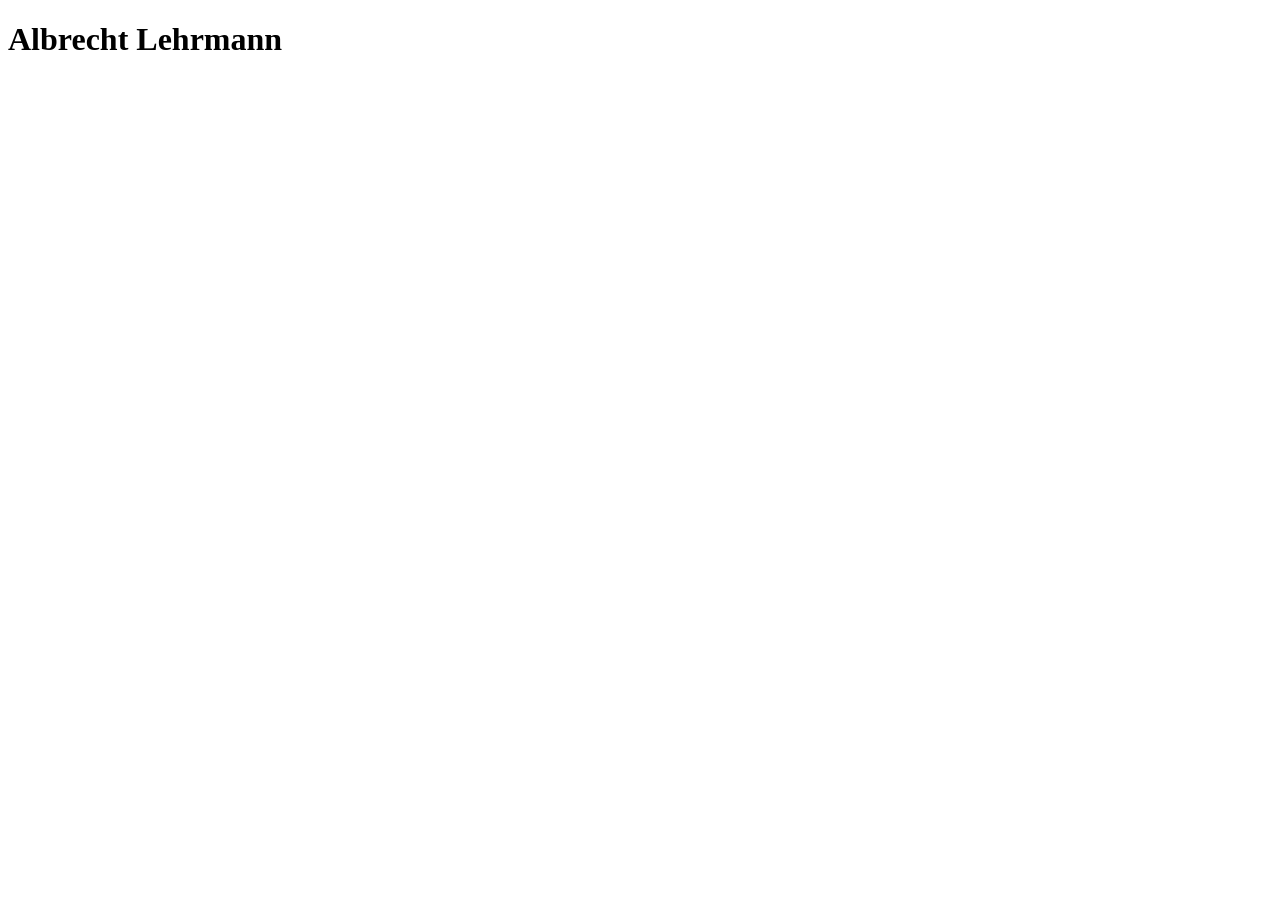
==== index.html @ a43e34c0 "Add index page" ====
<!doctype html>
<html lang="de">
  <head>
    <meta charset="utf-8">
    <meta name="viewport" content="width=device-width, initial-scale=1">
    <title>Albrecht Lehrmann</title>
  </head>
  <body>
    <h1>Albrecht Lehrmann</h1>
  </body>
</html>
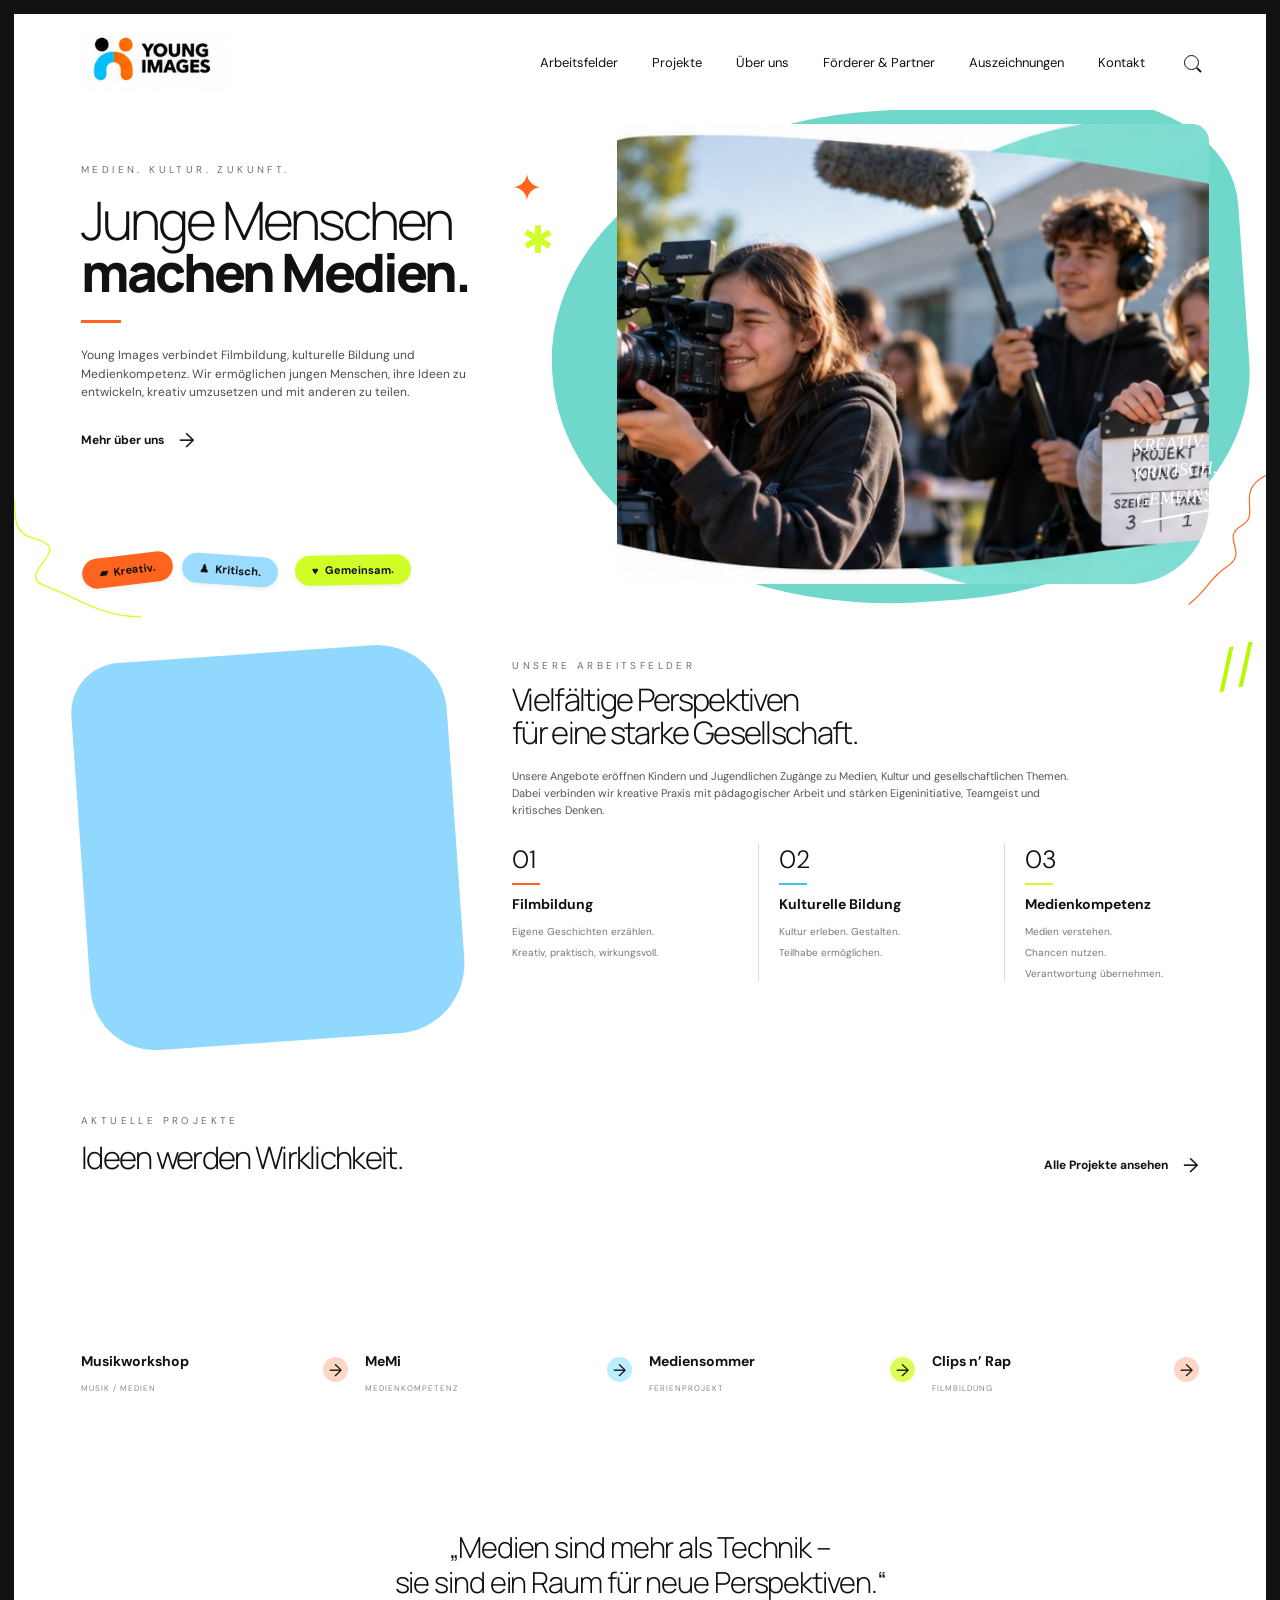
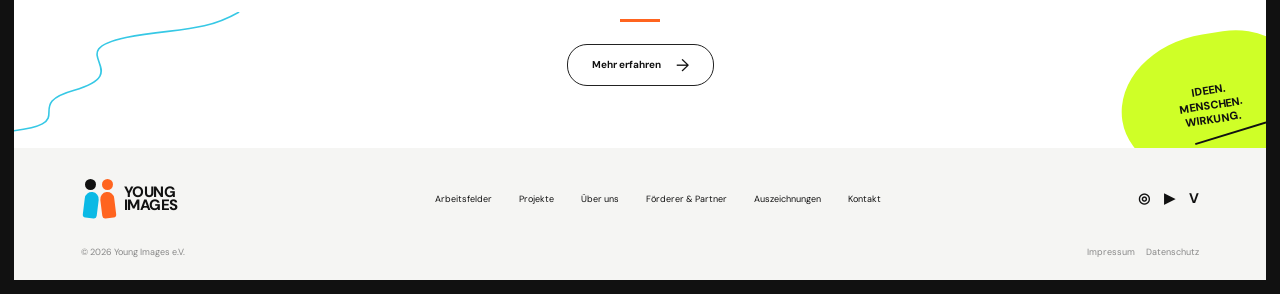
==== commit 5b19b3ed: "Add Young Images website" ====
--- a/index.html
+++ b/index.html
@@ -1,11 +1,106 @@
 <!doctype html>
 <html lang="de">
-  <head>
-    <meta charset="utf-8">
-    <meta name="viewport" content="width=device-width, initial-scale=1">
-    <title>Albrecht Lehrmann</title>
-  </head>
-  <body>
-    <h1>Albrecht Lehrmann</h1>
-  </body>
-</html>
+<head>
+<meta charset="utf-8">
+<meta name="viewport" content="width=device-width, initial-scale=1">
+<title>Young Images – Junge Menschen machen Medien.</title>
+<link rel="stylesheet" href="css/style.css">
+</head>
+<body>
+<div class="site">
+
+<header>
+  <a class="logo" href="#">
+    <img class="logo-image" src="assets/young-images-logo.png" alt="Young Images">
+  </a>
+  <nav>
+    <a href="#arbeitsfelder">Arbeitsfelder</a>
+    <a href="#projekte">Projekte</a>
+    <a href="#ueber-uns">Über uns</a>
+    <a href="#partner">Förderer &amp; Partner</a>
+    <a href="#auszeichnungen">Auszeichnungen</a>
+    <a href="#kontakt">Kontakt</a>
+    <span class="search"></span>
+  </nav>
+</header>
+
+<section class="hero">
+  <div class="hero-copy">
+    <div class="eyebrow">MEDIEN. KULTUR. ZUKUNFT.</div>
+    <h1>Junge Menschen<br><strong>machen Medien.</strong></h1>
+    <div class="line orange-line"></div>
+    <p>Young Images verbindet Filmbildung, kulturelle Bildung und Medienkompetenz. Wir ermöglichen jungen Menschen, ihre Ideen zu entwickeln, kreativ umzusetzen und mit anderen zu teilen.</p>
+    <a class="link" href="#ueber-uns">Mehr über uns <b>→</b></a>
+    <span class="star orange-star">✦</span>
+    <span class="star lime-star">✱</span>
+    <svg class="scribble left" viewBox="0 0 190 180"><path d="M0 25 C70 0 15 65 63 77 C116 90 35 119 78 134 C118 148 142 170 190 170"/></svg>
+  </div>
+
+  <div class="hero-media">
+    <div class="blob hero-blob"></div>
+    <div class="hero-photo"></div>
+    <div class="hand">KREATIV.<br>KRITISCH.<br>GEMEINSAM.<span></span></div>
+    <svg class="scribble right" viewBox="0 0 120 190"><path d="M110 5 C65 28 105 59 76 75 C46 92 87 112 56 132 C31 148 29 165 2 185"/></svg>
+  </div>
+
+  <div class="tags">
+    <span class="tag orange-tag">▰ &nbsp;Kreativ.</span>
+    <span class="tag blue-tag">♟ &nbsp;Kritisch.</span>
+    <span class="tag lime-tag">♥ &nbsp;Gemeinsam.</span>
+  </div>
+</section>
+
+<section class="work" id="arbeitsfelder">
+  <div class="work-image-wrap">
+    <div class="blob work-blob"></div>
+    <div class="work-photo"></div>
+  </div>
+  <div class="work-content">
+    <div class="eyebrow">UNSERE ARBEITSFELDER</div>
+    <h2>Vielfältige Perspektiven<br>für eine starke Gesellschaft.</h2>
+    <p>Unsere Angebote eröffnen Kindern und Jugendlichen Zugänge zu Medien, Kultur und gesellschaftlichen Themen. Dabei verbinden wir kreative Praxis mit pädagogischer Arbeit und stärken Eigeninitiative, Teamgeist und kritisches Denken.</p>
+    <div class="fields">
+      <article><div class="number orange-under">01</div><h3>Filmbildung</h3><small>Eigene Geschichten erzählen.<br>Kreativ, praktisch, wirkungsvoll.</small></article>
+      <article><div class="number blue-under">02</div><h3>Kulturelle Bildung</h3><small>Kultur erleben. Gestalten.<br>Teilhabe ermöglichen.</small></article>
+      <article><div class="number lime-under">03</div><h3>Medienkompetenz</h3><small>Medien verstehen.<br>Chancen nutzen.<br>Verantwortung übernehmen.</small></article>
+    </div>
+    <span class="work-spark">╱╱</span>
+  </div>
+</section>
+
+<section class="projects" id="projekte">
+  <div class="section-head">
+    <div><div class="eyebrow">AKTUELLE PROJEKTE</div><h2>Ideen werden Wirklichkeit.</h2></div>
+    <a class="link" href="#">Alle Projekte ansehen <b>→</b></a>
+  </div>
+  <div class="project-grid">
+    <a class="project" href="#"><div class="p-photo p1"></div><div class="p-bottom"><div><h3>Musikworkshop</h3><small>MUSIK / MEDIEN</small></div><span class="arrow orange-bg">→</span></div></a>
+    <a class="project" href="#"><div class="p-photo p2"></div><div class="p-bottom"><div><h3>MeMi</h3><small>MEDIENKOMPETENZ</small></div><span class="arrow blue-bg">→</span></div></a>
+    <a class="project" href="#"><div class="p-photo p3"></div><div class="p-bottom"><div><h3>Mediensommer</h3><small>FERIENPROJEKT</small></div><span class="arrow lime-bg">→</span></div></a>
+    <a class="project" href="#"><div class="p-photo p4"></div><div class="p-bottom"><div><h3>Clips n’ Rap</h3><small>FILMBILDUNG</small></div><span class="arrow orange-bg">→</span></div></a>
+  </div>
+</section>
+
+<section class="statement" id="ueber-uns">
+  <svg class="bottom-scribble" viewBox="0 0 260 150"><path d="M0 128 C100 120 22 100 83 83 C151 63 67 42 138 27 C190 17 220 22 258 0"/></svg>
+  <div class="idea">IDEEN.<br>MENSCHEN.<br>WIRKUNG.<span></span></div>
+  <blockquote>„Medien sind mehr als Technik –<br>sie sind ein Raum für neue Perspektiven.“</blockquote>
+  <div class="line orange-line"></div>
+  <a class="button" href="#">Mehr erfahren <b>→</b></a>
+</section>
+
+<footer id="kontakt">
+  <div class="footer-top">
+    <a class="logo" href="#"><span class="mark"><i class="black"></i><i class="orange"></i><i class="blue"></i><i class="orange-body"></i></span><span>YOUNG<br>IMAGES</span></a>
+    <div class="footer-nav">
+      <a href="#arbeitsfelder">Arbeitsfelder</a><a href="#projekte">Projekte</a><a href="#ueber-uns">Über uns</a><a href="#partner">Förderer &amp; Partner</a><a href="#auszeichnungen">Auszeichnungen</a><a href="#kontakt">Kontakt</a>
+    </div>
+    <div class="social">◎　▶　V</div>
+  </div>
+  <div class="footer-bottom"><span>© 2026 Young Images e.V.</span><span>Impressum　 Datenschutz</span></div>
+</footer>
+
+</div>
+<script src="js/main.js"></script>
+</body>
+</html>
--- a/css/style.css
+++ b/css/style.css
@@ -0,0 +1,18 @@
+@import url('https://fonts.googleapis.com/css2?family=DM+Sans:wght@400;500;600;700&family=Manrope:wght@300;400;600;700;800&display=swap');
+:root{--black:#111;--orange:#ff641f;--cyan:#36c8e5;--lime:#cfff27;--mint:#70d7cb;--blue:#9bdbff}
+*{box-sizing:border-box}html{scroll-behavior:smooth}body{margin:0;background:#111;font-family:"DM Sans",Arial,sans-serif;color:#111}.site{width:min(1440px,calc(100% - 28px));margin:14px auto;background:#fff;overflow:hidden}
+a{color:inherit;text-decoration:none}.logo{display:flex;align-items:center;gap:8px;font-weight:800;font-size:15px;line-height:.86;letter-spacing:-.6px}.mark{width:35px;height:39px;display:block;position:relative}.mark i{position:absolute;display:block}.mark .black,.mark .orange{width:11px;height:11px;border-radius:50%;top:0}.mark .black{left:4px;background:#111}.mark .orange{right:3px;background:var(--orange)}.mark .blue,.mark .orange-body{width:14px;height:26px;bottom:0;border-radius:12px 12px 5px 5px}.mark .blue{left:3px;background:#0bb9e5;transform:rotate(7deg)}.mark .orange-body{right:1px;background:var(--orange);transform:rotate(-7deg)}
+header{height:96px;padding:0 67px;display:flex;justify-content:space-between;align-items:center}nav{display:flex;align-items:center;gap:34px;font-size:13px}nav a:hover,.footer-nav a:hover{opacity:.45}.search{width:15px;height:15px;border:1.7px solid #111;border-radius:50%;position:relative;margin-left:5px}.search:after{content:"";position:absolute;width:6px;height:1.7px;background:#111;right:-4px;bottom:-2px;transform:rotate(45deg)}
+.hero{height:505px;display:grid;grid-template-columns:43% 57%;position:relative}.hero-copy{padding:53px 20px 40px 67px;position:relative}.eyebrow{font-size:10px;letter-spacing:3.4px;color:#707070}.hero h1{font-family:Manrope,Arial;font-size:53px;line-height:.99;letter-spacing:-3px;font-weight:300;margin:18px 0 21px}.hero h1 strong{font-weight:800}.line{width:40px;height:3px}.orange-line{background:var(--orange)}.hero-copy .line{margin-bottom:23px}.hero-copy p{max-width:430px;font-size:12px;line-height:1.55;color:#4d4d4d;margin:0 0 25px}.link{font-size:12px;font-weight:700;display:inline-flex;align-items:center;gap:15px}.link b{font-size:20px;font-weight:400}.hero-media{position:relative;overflow:hidden}.blob{position:absolute}.hero-blob{inset:0 18px 12px 0;background:var(--mint);border-radius:48% 24% 44% 51%;transform:rotate(-4deg)}.hero-photo{position:absolute;left:9%;right:8%;top:14px;bottom:31px;background:url("../assets/images/young-people-filming.jpg") center/cover;border-radius:17px 17px 80px 18px}.hand{position:absolute;right:25px;bottom:99px;color:white;font:italic 18px/1.5 cursive;transform:rotate(-4deg)}.hand span{display:block;width:72px;border-top:2px solid #fff;transform:rotate(-6deg);margin:4px 0 0 5px}.star{position:absolute;font-size:38px}.orange-star{right:9px;top:53px;color:var(--orange)}.lime-star{right:-2px;top:105px;color:var(--lime)}.scribble{position:absolute;fill:none;stroke-width:1.6}.scribble.left{width:160px;height:155px;left:-33px;bottom:-12px;stroke:var(--lime)}.scribble.right{width:86px;height:160px;right:-7px;bottom:-5px;stroke:var(--orange)}.tags{position:absolute;left:68px;bottom:30px;display:flex;gap:9px;z-index:5}.tag{padding:8px 17px;border-radius:22px;font-size:11px;font-weight:700;box-shadow:0 2px 4px #0001}.orange-tag{background:var(--orange);transform:rotate(-7deg)}.blue-tag{background:var(--blue);transform:rotate(4deg)}.lime-tag{background:var(--lime);transform:rotate(-1deg);margin-left:8px}
+.work{width:calc(100% - 134px);margin:auto;padding:37px 0 72px;display:grid;grid-template-columns:34% 66%;gap:51px}.work-image-wrap{height:390px;position:relative}.work-blob{inset:1px 5px 0 0;background:#91d8ff;border-radius:50px 70px 70px 65px;transform:rotate(-4deg)}.work-photo{position:absolute;left:12px;right:8px;top:26px;bottom:8px;background:url("https://images.unsplash.com/photo-1492724441997-5dc865305da7?auto=format&fit=crop&w=1000&q=90") center/cover;border-radius:50px 62px 62px 75px}.work-content{position:relative;padding-top:7px}.work-content h2,.section-head h2{font-family:Manrope;font-weight:300;letter-spacing:-1.7px}.work-content h2{font-size:31px;line-height:1.05;margin:11px 0 20px}.work-content>p{max-width:570px;font-size:11px;line-height:1.55;color:#555;margin:0 0 24px}.fields{display:grid;grid-template-columns:repeat(3,1fr);margin-top:3px}.fields article{border-left:1px solid #ddd;padding:0 20px}.fields article:first-child{border-left:0;padding-left:0}.number{font-size:25px;font-weight:300;position:relative;padding-bottom:9px;margin-bottom:10px}.number:after{content:"";position:absolute;left:0;bottom:0;width:28px;height:2px}.orange-under:after{background:var(--orange)}.blue-under:after{background:var(--cyan)}.lime-under:after{background:var(--lime)}.fields h3{font-size:14px;margin:0 0 6px}.fields small{font-size:10px;line-height:1.5;color:#777}.work-spark{position:absolute;right:-5px;top:-7px;color:#b6f900;font-size:34px;font-weight:700;transform:rotate(-15deg)}
+.projects{width:calc(100% - 134px);margin:auto;padding:0 0 72px}.section-head{display:flex;justify-content:space-between;align-items:end;margin-bottom:20px}.section-head h2{font-size:31px;margin:9px 0 0}.project-grid{display:grid;grid-template-columns:repeat(4,1fr);gap:17px}.p-photo{height:145px;background-position:center;background-size:cover}.p1{background-image:url("https://images.unsplash.com/photo-1516035069371-29a1b244cc32?auto=format&fit=crop&w=700&q=85")}.p2{background-image:url("https://images.unsplash.com/photo-1529390079861-591de354faf5?auto=format&fit=crop&w=700&q=85")}.p3{background-image:url("https://images.unsplash.com/photo-1574717024653-61fd2cf4d44d?auto=format&fit=crop&w=700&q=85")}.p4{background-image:url("https://images.unsplash.com/photo-1586899028174-e7098604235b?auto=format&fit=crop&w=700&q=85")}.p-bottom{display:flex;justify-content:space-between;align-items:center}.project h3{font-size:14px;margin:9px 0 5px}.project small{font-size:8px;letter-spacing:1px;color:#888}.arrow{width:25px;height:25px;border-radius:50%;display:grid;place-items:center;font-size:17px;font-weight:400}.orange-bg{background:#ffd5c5}.blue-bg{background:#b9edff}.lime-bg{background:#dcff55}
+.statement{height:280px;position:relative;display:flex;flex-direction:column;align-items:center;justify-content:center;text-align:center;overflow:hidden}.statement blockquote{font-family:Manrope;font-size:29px;font-weight:300;line-height:1.18;letter-spacing:-1.1px;margin:0 0 20px}.statement .line{margin-bottom:22px}.button{border:1px solid #222;border-radius:20px;padding:9px 24px;font-size:10px;font-weight:700;display:flex;gap:15px;align-items:center}.button b{font-size:17px;font-weight:400}.idea{position:absolute;right:-35px;bottom:-28px;width:180px;height:142px;background:var(--lime);border-radius:58% 42% 45% 55%;display:flex;align-items:center;justify-content:center;text-align:center;font-size:11px;font-weight:800;line-height:1.35;transform:rotate(-9deg)}.idea span{position:absolute;width:74px;border-top:2px solid #111;bottom:39px;right:38px;transform:rotate(-8deg)}.bottom-scribble{position:absolute;left:-18px;bottom:-5px;width:245px;stroke:var(--cyan);fill:none;stroke-width:1.7}
+footer{background:#f5f5f3;padding:31px 67px 21px}.footer-top{display:flex;align-items:center;justify-content:space-between}.footer-nav{display:flex;gap:27px;font-size:9px}.social{font-size:14px;font-weight:700}.footer-bottom{display:flex;justify-content:space-between;color:#888;font-size:9px;margin-top:28px}
+@media(max-width:1000px){header{height:88px;padding:0 30px}nav{gap:15px}nav a:nth-child(n+4){display:none}.hero{grid-template-columns:1fr;height:auto}.hero-copy{padding:55px 35px 85px}.hero-media{height:430px}.tags{left:35px}.work,.projects{width:calc(100% - 70px)}.work{grid-template-columns:1fr}.work-image-wrap{height:390px}.project-grid{grid-template-columns:repeat(2,1fr)}footer{padding:30px}.footer-nav{gap:14px}}
+@media(max-width:600px){.site{width:calc(100% - 10px);margin:5px auto}header{height:76px;padding:0 18px}nav{display:none}.hero-copy{padding:45px 22px 80px}.hero h1{font-size:42px}.hero-media{height:355px}.hero-photo{left:6%;right:6%}.tags{left:22px;bottom:20px;max-width:270px;flex-wrap:wrap}.work,.projects{width:calc(100% - 42px)}.work{padding-top:45px}.work-image-wrap{height:300px}.work-content h2,.section-head h2{font-size:27px}.fields{grid-template-columns:1fr}.fields article,.fields article:first-child{border-left:0;border-top:1px solid #ddd;padding:20px 0}.fields article:first-child{border-top:0}.project-grid{grid-template-columns:1fr}.p-photo{height:210px}.section-head{flex-direction:column;align-items:flex-start;gap:13px}.statement{height:305px}.statement blockquote{font-size:23px}.idea{right:-58px}.bottom-scribble{left:-80px}footer{padding:25px 20px}.footer-top,.footer-bottom{flex-direction:column;align-items:flex-start;gap:22px}.footer-nav{flex-wrap:wrap}}
+
+.logo-image{display:block;width:148px;height:auto;object-fit:contain}.footer-top .logo-image{width:135px}
+
+@media(max-width:1000px){.logo-image{width:132px}.footer-top .logo-image{width:125px}}
+
+@media(max-width:600px){.logo-image{width:125px}.footer-top .logo-image{width:120px}}
